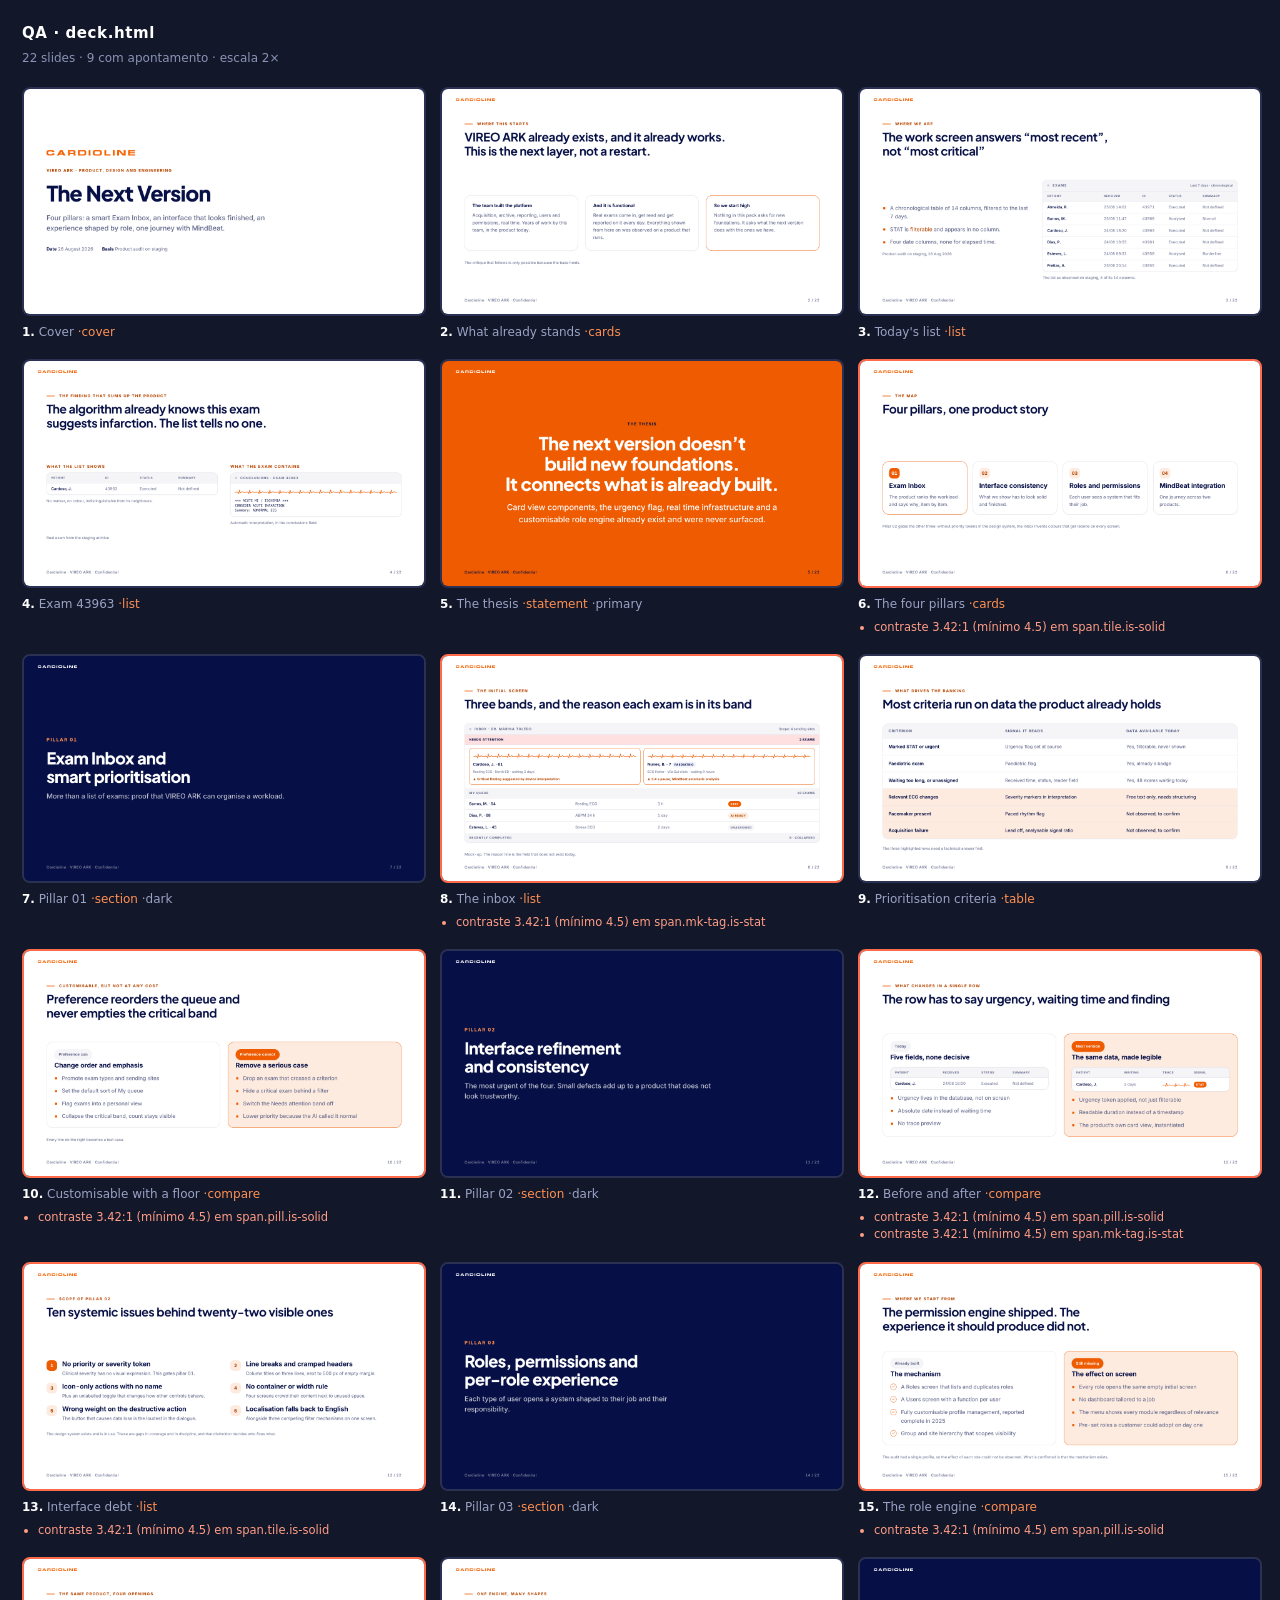
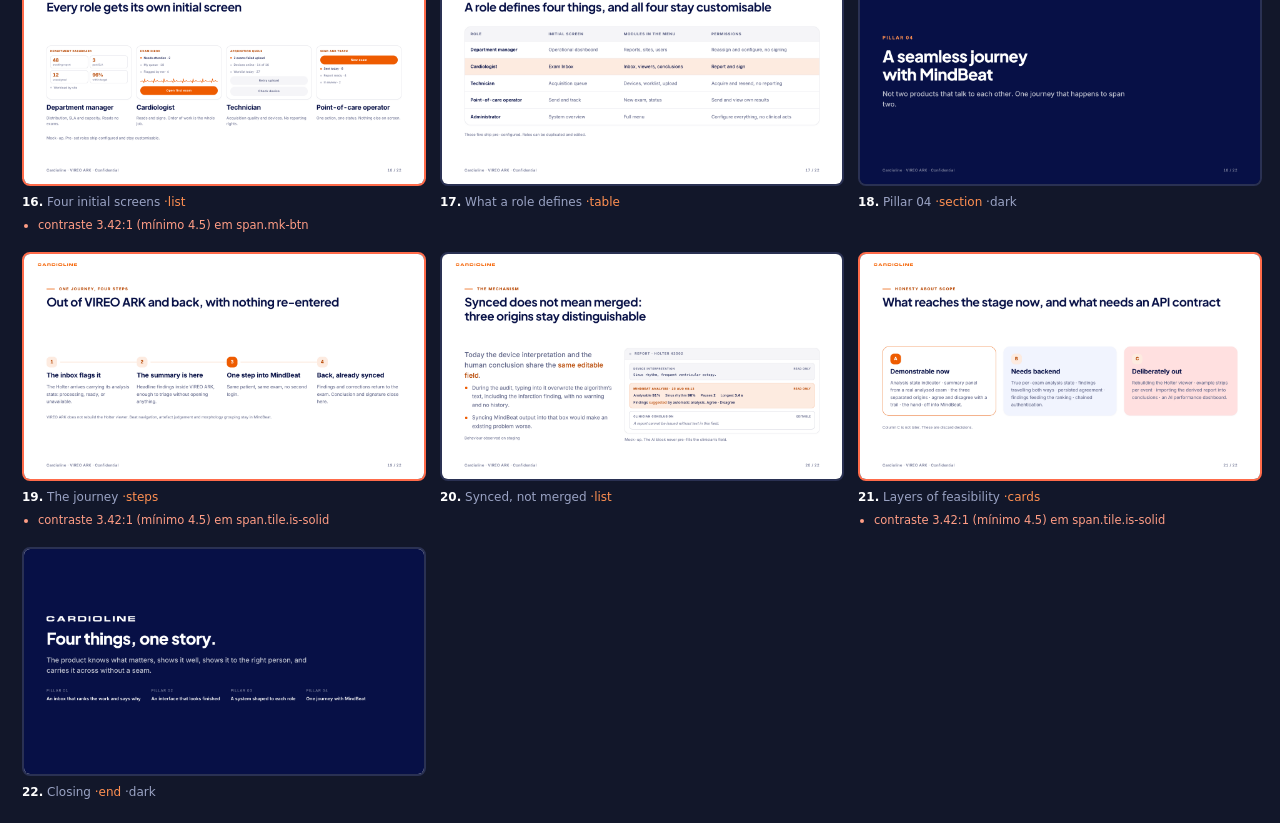
==== qa/index.html @ 42b330fe "VIREO ARK · The Next Version — deck Slide de reconhecimento do trabalho do time depois da capa, quat" ====
<!doctype html><meta charset="utf-8">
<title>QA · deck.html</title>
<style>
 body{margin:0;background:#12172a;color:#fff;font:13px/1.5 -apple-system,system-ui,sans-serif;padding:22px}
 h1{font-size:15px;font-weight:700;letter-spacing:.04em;margin:0 0 4px}
 .sub{color:#8a93b5;font-size:12px;margin-bottom:20px}
 .grid{display:grid;grid-template-columns:repeat(auto-fill,minmax(340px,1fr));gap:18px}
 figure{margin:0}
 img{width:100%;aspect-ratio:16/9;display:block;border-radius:8px;border:2px solid #2a3153;background:#fff}
 figure.bad img{border-color:#ff6b4a}
 figcaption{margin-top:7px;font-size:12px;color:#9aa3c4}
 figcaption b{color:#fff}
 .tpl{color:#ff9052}
 ul{margin:6px 0 0;padding-left:16px;color:#ff9d85;font-size:11.5px}
</style>
<h1>QA · deck.html</h1>
<div class="sub">22 slides · 9 com apontamento · escala 2×</div>
<div class="grid">
<figure class="">
  <img src="slide-01.png" alt="slide 1">
  <figcaption><b>1.</b> Cover <span class="tpl">·cover</span>
  </figcaption>
</figure>
<figure class="">
  <img src="slide-02.png" alt="slide 2">
  <figcaption><b>2.</b> What already stands <span class="tpl">·cards</span>
  </figcaption>
</figure>
<figure class="">
  <img src="slide-03.png" alt="slide 3">
  <figcaption><b>3.</b> Today's list <span class="tpl">·list</span>
  </figcaption>
</figure>
<figure class="">
  <img src="slide-04.png" alt="slide 4">
  <figcaption><b>4.</b> Exam 43963 <span class="tpl">·list</span>
  </figcaption>
</figure>
<figure class="">
  <img src="slide-05.png" alt="slide 5">
  <figcaption><b>5.</b> The thesis <span class="tpl">·statement</span> ·primary
  </figcaption>
</figure>
<figure class="bad">
  <img src="slide-06.png" alt="slide 6">
  <figcaption><b>6.</b> The four pillars <span class="tpl">·cards</span>
  <ul><li>contraste 3.42:1 (mínimo 4.5) em span.tile.is-solid</li></ul></figcaption>
</figure>
<figure class="">
  <img src="slide-07.png" alt="slide 7">
  <figcaption><b>7.</b> Pillar 01 <span class="tpl">·section</span> ·dark
  </figcaption>
</figure>
<figure class="bad">
  <img src="slide-08.png" alt="slide 8">
  <figcaption><b>8.</b> The inbox <span class="tpl">·list</span>
  <ul><li>contraste 3.42:1 (mínimo 4.5) em span.mk-tag.is-stat</li></ul></figcaption>
</figure>
<figure class="">
  <img src="slide-09.png" alt="slide 9">
  <figcaption><b>9.</b> Prioritisation criteria <span class="tpl">·table</span>
  </figcaption>
</figure>
<figure class="bad">
  <img src="slide-10.png" alt="slide 10">
  <figcaption><b>10.</b> Customisable with a floor <span class="tpl">·compare</span>
  <ul><li>contraste 3.42:1 (mínimo 4.5) em span.pill.is-solid</li></ul></figcaption>
</figure>
<figure class="">
  <img src="slide-11.png" alt="slide 11">
  <figcaption><b>11.</b> Pillar 02 <span class="tpl">·section</span> ·dark
  </figcaption>
</figure>
<figure class="bad">
  <img src="slide-12.png" alt="slide 12">
  <figcaption><b>12.</b> Before and after <span class="tpl">·compare</span>
  <ul><li>contraste 3.42:1 (mínimo 4.5) em span.pill.is-solid</li><li>contraste 3.42:1 (mínimo 4.5) em span.mk-tag.is-stat</li></ul></figcaption>
</figure>
<figure class="bad">
  <img src="slide-13.png" alt="slide 13">
  <figcaption><b>13.</b> Interface debt <span class="tpl">·list</span>
  <ul><li>contraste 3.42:1 (mínimo 4.5) em span.tile.is-solid</li></ul></figcaption>
</figure>
<figure class="">
  <img src="slide-14.png" alt="slide 14">
  <figcaption><b>14.</b> Pillar 03 <span class="tpl">·section</span> ·dark
  </figcaption>
</figure>
<figure class="bad">
  <img src="slide-15.png" alt="slide 15">
  <figcaption><b>15.</b> The role engine <span class="tpl">·compare</span>
  <ul><li>contraste 3.42:1 (mínimo 4.5) em span.pill.is-solid</li></ul></figcaption>
</figure>
<figure class="bad">
  <img src="slide-16.png" alt="slide 16">
  <figcaption><b>16.</b> Four initial screens <span class="tpl">·list</span>
  <ul><li>contraste 3.42:1 (mínimo 4.5) em span.mk-btn</li></ul></figcaption>
</figure>
<figure class="">
  <img src="slide-17.png" alt="slide 17">
  <figcaption><b>17.</b> What a role defines <span class="tpl">·table</span>
  </figcaption>
</figure>
<figure class="">
  <img src="slide-18.png" alt="slide 18">
  <figcaption><b>18.</b> Pillar 04 <span class="tpl">·section</span> ·dark
  </figcaption>
</figure>
<figure class="bad">
  <img src="slide-19.png" alt="slide 19">
  <figcaption><b>19.</b> The journey <span class="tpl">·steps</span>
  <ul><li>contraste 3.42:1 (mínimo 4.5) em span.tile.is-solid</li></ul></figcaption>
</figure>
<figure class="">
  <img src="slide-20.png" alt="slide 20">
  <figcaption><b>20.</b> Synced, not merged <span class="tpl">·list</span>
  </figcaption>
</figure>
<figure class="bad">
  <img src="slide-21.png" alt="slide 21">
  <figcaption><b>21.</b> Layers of feasibility <span class="tpl">·cards</span>
  <ul><li>contraste 3.42:1 (mínimo 4.5) em span.tile.is-solid</li></ul></figcaption>
</figure>
<figure class="">
  <img src="slide-22.png" alt="slide 22">
  <figcaption><b>22.</b> Closing <span class="tpl">·end</span> ·dark
  </figcaption>
</figure>
</div>
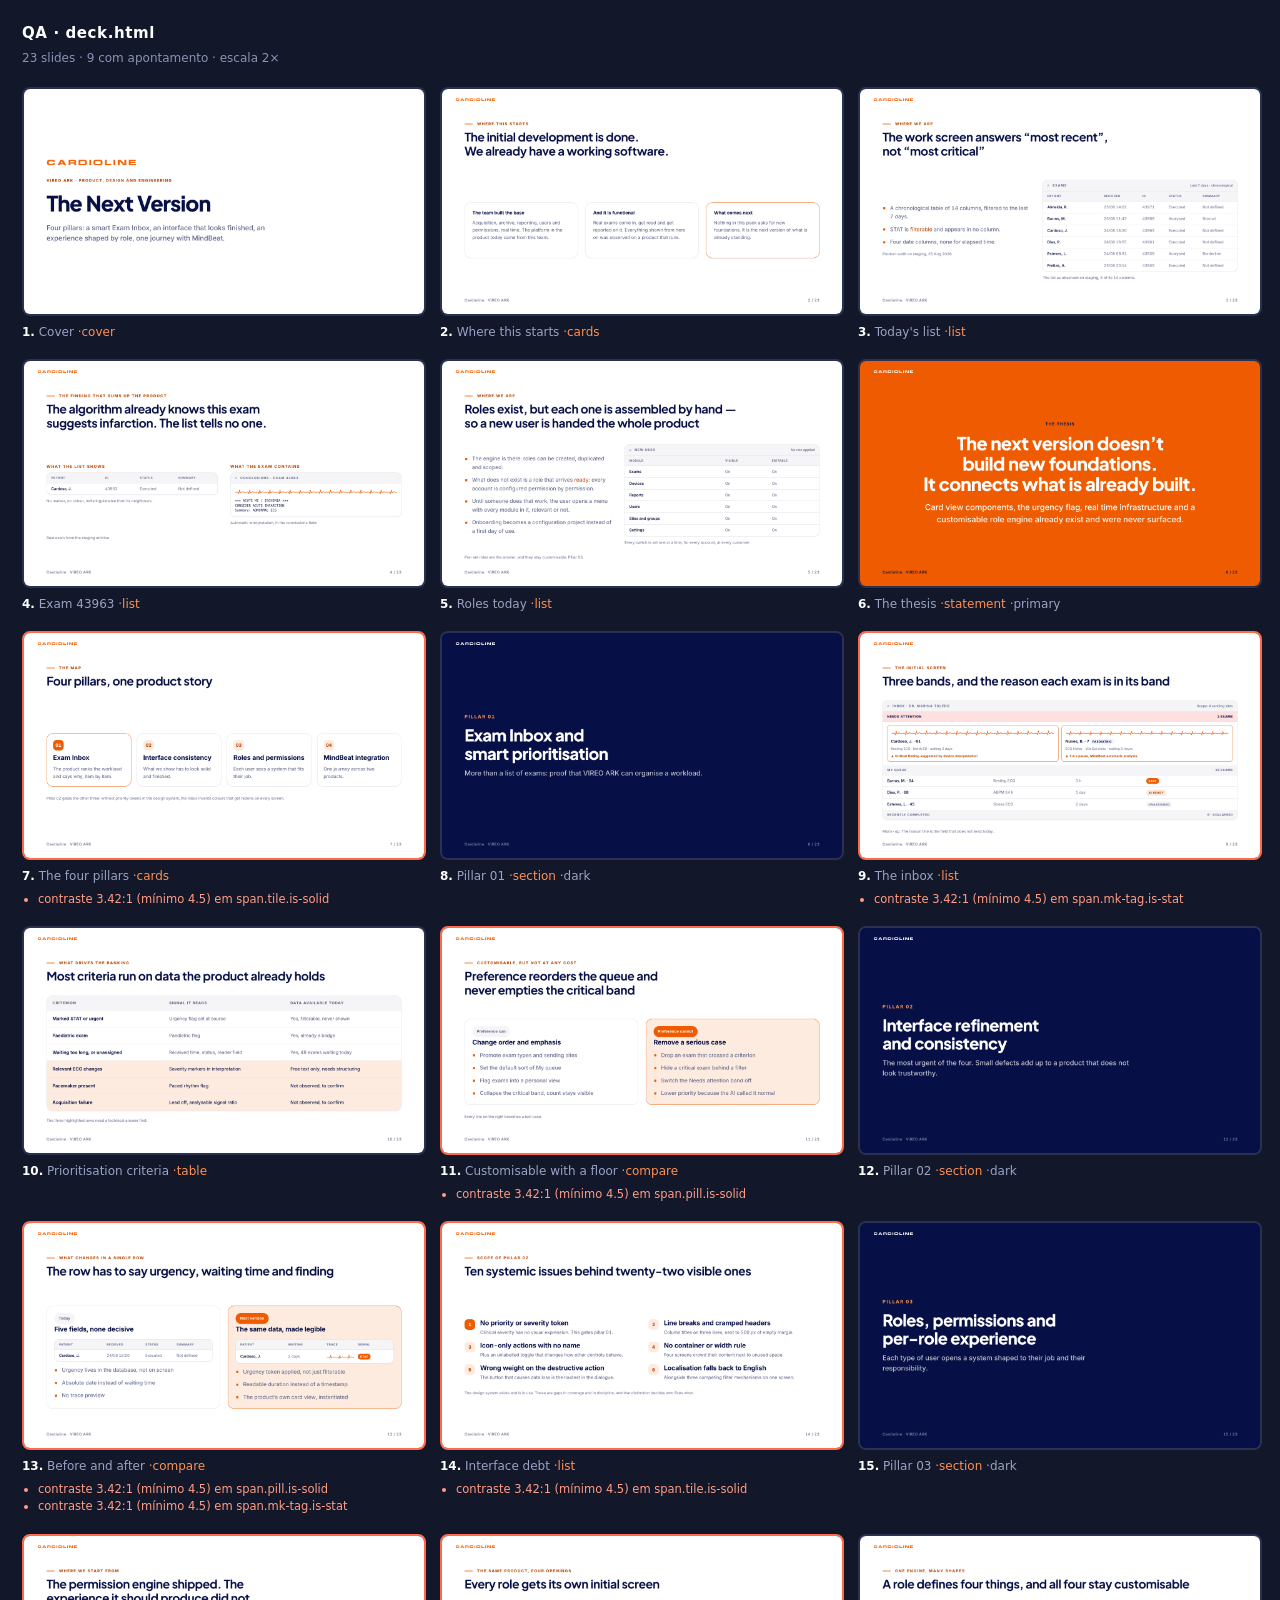
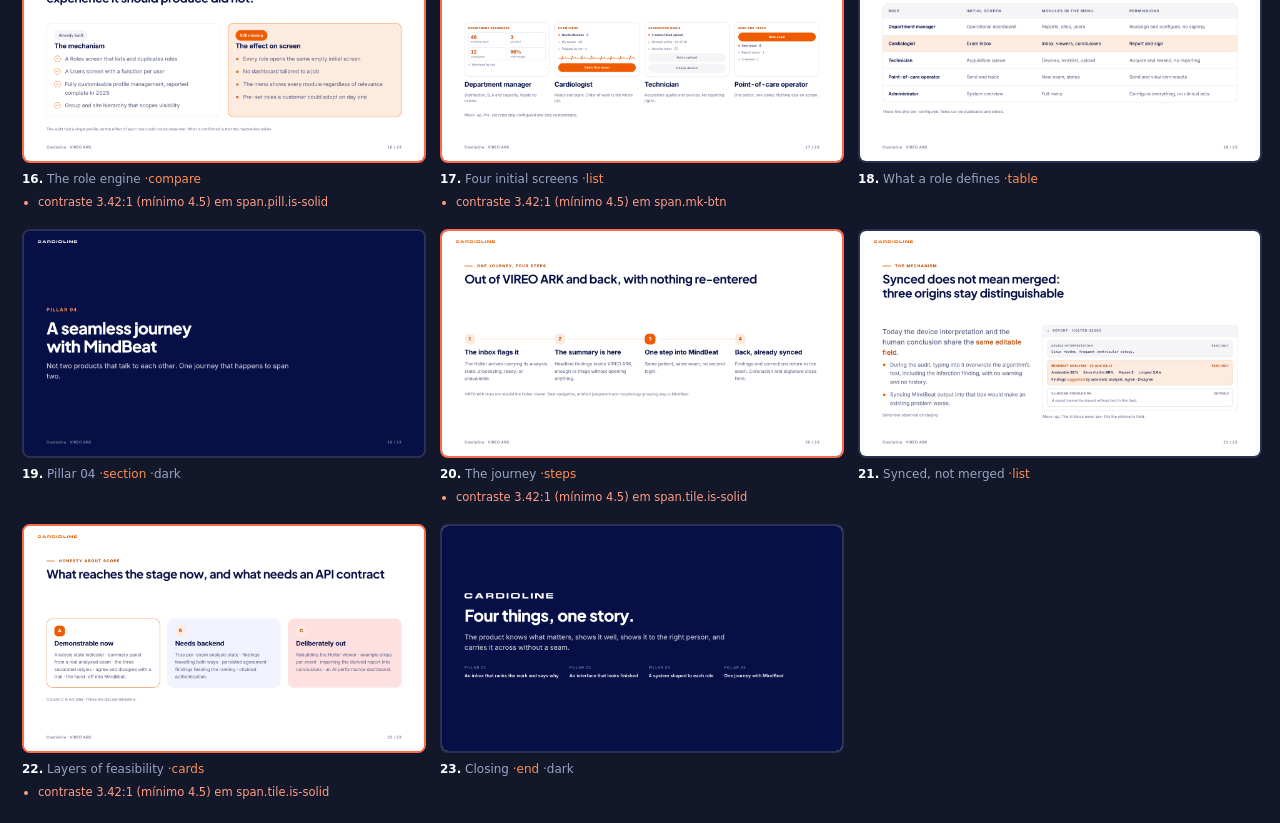
==== commit 5bd6ad74: "Ajustes de conteúdo: capa sem metadados, slide 02 reescrito, novo slide do problema de roles, kicker" ====
--- a/qa/index.html
+++ b/qa/index.html
@@ -14,7 +14,7 @@
  ul{margin:6px 0 0;padding-left:16px;color:#ff9d85;font-size:11.5px}
 </style>
 <h1>QA · deck.html</h1>
-<div class="sub">22 slides · 9 com apontamento · escala 2×</div>
+<div class="sub">23 slides · 9 com apontamento · escala 2×</div>
 <div class="grid">
 <figure class="">
   <img src="slide-01.png" alt="slide 1">
@@ -23,7 +23,7 @@
 </figure>
 <figure class="">
   <img src="slide-02.png" alt="slide 2">
-  <figcaption><b>2.</b> What already stands <span class="tpl">·cards</span>
+  <figcaption><b>2.</b> Where this starts <span class="tpl">·cards</span>
   </figcaption>
 </figure>
 <figure class="">
@@ -38,92 +38,97 @@
 </figure>
 <figure class="">
   <img src="slide-05.png" alt="slide 5">
-  <figcaption><b>5.</b> The thesis <span class="tpl">·statement</span> ·primary
+  <figcaption><b>5.</b> Roles today <span class="tpl">·list</span>
+  </figcaption>
+</figure>
+<figure class="">
+  <img src="slide-06.png" alt="slide 6">
+  <figcaption><b>6.</b> The thesis <span class="tpl">·statement</span> ·primary
   </figcaption>
 </figure>
 <figure class="bad">
-  <img src="slide-06.png" alt="slide 6">
-  <figcaption><b>6.</b> The four pillars <span class="tpl">·cards</span>
+  <img src="slide-07.png" alt="slide 7">
+  <figcaption><b>7.</b> The four pillars <span class="tpl">·cards</span>
   <ul><li>contraste 3.42:1 (mínimo 4.5) em span.tile.is-solid</li></ul></figcaption>
 </figure>
 <figure class="">
-  <img src="slide-07.png" alt="slide 7">
-  <figcaption><b>7.</b> Pillar 01 <span class="tpl">·section</span> ·dark
+  <img src="slide-08.png" alt="slide 8">
+  <figcaption><b>8.</b> Pillar 01 <span class="tpl">·section</span> ·dark
   </figcaption>
 </figure>
 <figure class="bad">
-  <img src="slide-08.png" alt="slide 8">
-  <figcaption><b>8.</b> The inbox <span class="tpl">·list</span>
+  <img src="slide-09.png" alt="slide 9">
+  <figcaption><b>9.</b> The inbox <span class="tpl">·list</span>
   <ul><li>contraste 3.42:1 (mínimo 4.5) em span.mk-tag.is-stat</li></ul></figcaption>
 </figure>
 <figure class="">
-  <img src="slide-09.png" alt="slide 9">
-  <figcaption><b>9.</b> Prioritisation criteria <span class="tpl">·table</span>
+  <img src="slide-10.png" alt="slide 10">
+  <figcaption><b>10.</b> Prioritisation criteria <span class="tpl">·table</span>
   </figcaption>
 </figure>
 <figure class="bad">
-  <img src="slide-10.png" alt="slide 10">
-  <figcaption><b>10.</b> Customisable with a floor <span class="tpl">·compare</span>
+  <img src="slide-11.png" alt="slide 11">
+  <figcaption><b>11.</b> Customisable with a floor <span class="tpl">·compare</span>
   <ul><li>contraste 3.42:1 (mínimo 4.5) em span.pill.is-solid</li></ul></figcaption>
 </figure>
 <figure class="">
-  <img src="slide-11.png" alt="slide 11">
-  <figcaption><b>11.</b> Pillar 02 <span class="tpl">·section</span> ·dark
+  <img src="slide-12.png" alt="slide 12">
+  <figcaption><b>12.</b> Pillar 02 <span class="tpl">·section</span> ·dark
   </figcaption>
 </figure>
 <figure class="bad">
-  <img src="slide-12.png" alt="slide 12">
-  <figcaption><b>12.</b> Before and after <span class="tpl">·compare</span>
+  <img src="slide-13.png" alt="slide 13">
+  <figcaption><b>13.</b> Before and after <span class="tpl">·compare</span>
   <ul><li>contraste 3.42:1 (mínimo 4.5) em span.pill.is-solid</li><li>contraste 3.42:1 (mínimo 4.5) em span.mk-tag.is-stat</li></ul></figcaption>
 </figure>
 <figure class="bad">
-  <img src="slide-13.png" alt="slide 13">
-  <figcaption><b>13.</b> Interface debt <span class="tpl">·list</span>
+  <img src="slide-14.png" alt="slide 14">
+  <figcaption><b>14.</b> Interface debt <span class="tpl">·list</span>
   <ul><li>contraste 3.42:1 (mínimo 4.5) em span.tile.is-solid</li></ul></figcaption>
 </figure>
 <figure class="">
-  <img src="slide-14.png" alt="slide 14">
-  <figcaption><b>14.</b> Pillar 03 <span class="tpl">·section</span> ·dark
+  <img src="slide-15.png" alt="slide 15">
+  <figcaption><b>15.</b> Pillar 03 <span class="tpl">·section</span> ·dark
   </figcaption>
 </figure>
 <figure class="bad">
-  <img src="slide-15.png" alt="slide 15">
-  <figcaption><b>15.</b> The role engine <span class="tpl">·compare</span>
+  <img src="slide-16.png" alt="slide 16">
+  <figcaption><b>16.</b> The role engine <span class="tpl">·compare</span>
   <ul><li>contraste 3.42:1 (mínimo 4.5) em span.pill.is-solid</li></ul></figcaption>
 </figure>
 <figure class="bad">
-  <img src="slide-16.png" alt="slide 16">
-  <figcaption><b>16.</b> Four initial screens <span class="tpl">·list</span>
+  <img src="slide-17.png" alt="slide 17">
+  <figcaption><b>17.</b> Four initial screens <span class="tpl">·list</span>
   <ul><li>contraste 3.42:1 (mínimo 4.5) em span.mk-btn</li></ul></figcaption>
 </figure>
 <figure class="">
-  <img src="slide-17.png" alt="slide 17">
-  <figcaption><b>17.</b> What a role defines <span class="tpl">·table</span>
+  <img src="slide-18.png" alt="slide 18">
+  <figcaption><b>18.</b> What a role defines <span class="tpl">·table</span>
   </figcaption>
 </figure>
 <figure class="">
-  <img src="slide-18.png" alt="slide 18">
-  <figcaption><b>18.</b> Pillar 04 <span class="tpl">·section</span> ·dark
+  <img src="slide-19.png" alt="slide 19">
+  <figcaption><b>19.</b> Pillar 04 <span class="tpl">·section</span> ·dark
   </figcaption>
 </figure>
 <figure class="bad">
-  <img src="slide-19.png" alt="slide 19">
-  <figcaption><b>19.</b> The journey <span class="tpl">·steps</span>
+  <img src="slide-20.png" alt="slide 20">
+  <figcaption><b>20.</b> The journey <span class="tpl">·steps</span>
   <ul><li>contraste 3.42:1 (mínimo 4.5) em span.tile.is-solid</li></ul></figcaption>
 </figure>
 <figure class="">
-  <img src="slide-20.png" alt="slide 20">
-  <figcaption><b>20.</b> Synced, not merged <span class="tpl">·list</span>
+  <img src="slide-21.png" alt="slide 21">
+  <figcaption><b>21.</b> Synced, not merged <span class="tpl">·list</span>
   </figcaption>
 </figure>
 <figure class="bad">
-  <img src="slide-21.png" alt="slide 21">
-  <figcaption><b>21.</b> Layers of feasibility <span class="tpl">·cards</span>
+  <img src="slide-22.png" alt="slide 22">
+  <figcaption><b>22.</b> Layers of feasibility <span class="tpl">·cards</span>
   <ul><li>contraste 3.42:1 (mínimo 4.5) em span.tile.is-solid</li></ul></figcaption>
 </figure>
 <figure class="">
-  <img src="slide-22.png" alt="slide 22">
-  <figcaption><b>22.</b> Closing <span class="tpl">·end</span> ·dark
+  <img src="slide-23.png" alt="slide 23">
+  <figcaption><b>23.</b> Closing <span class="tpl">·end</span> ·dark
   </figcaption>
 </figure>
 </div>
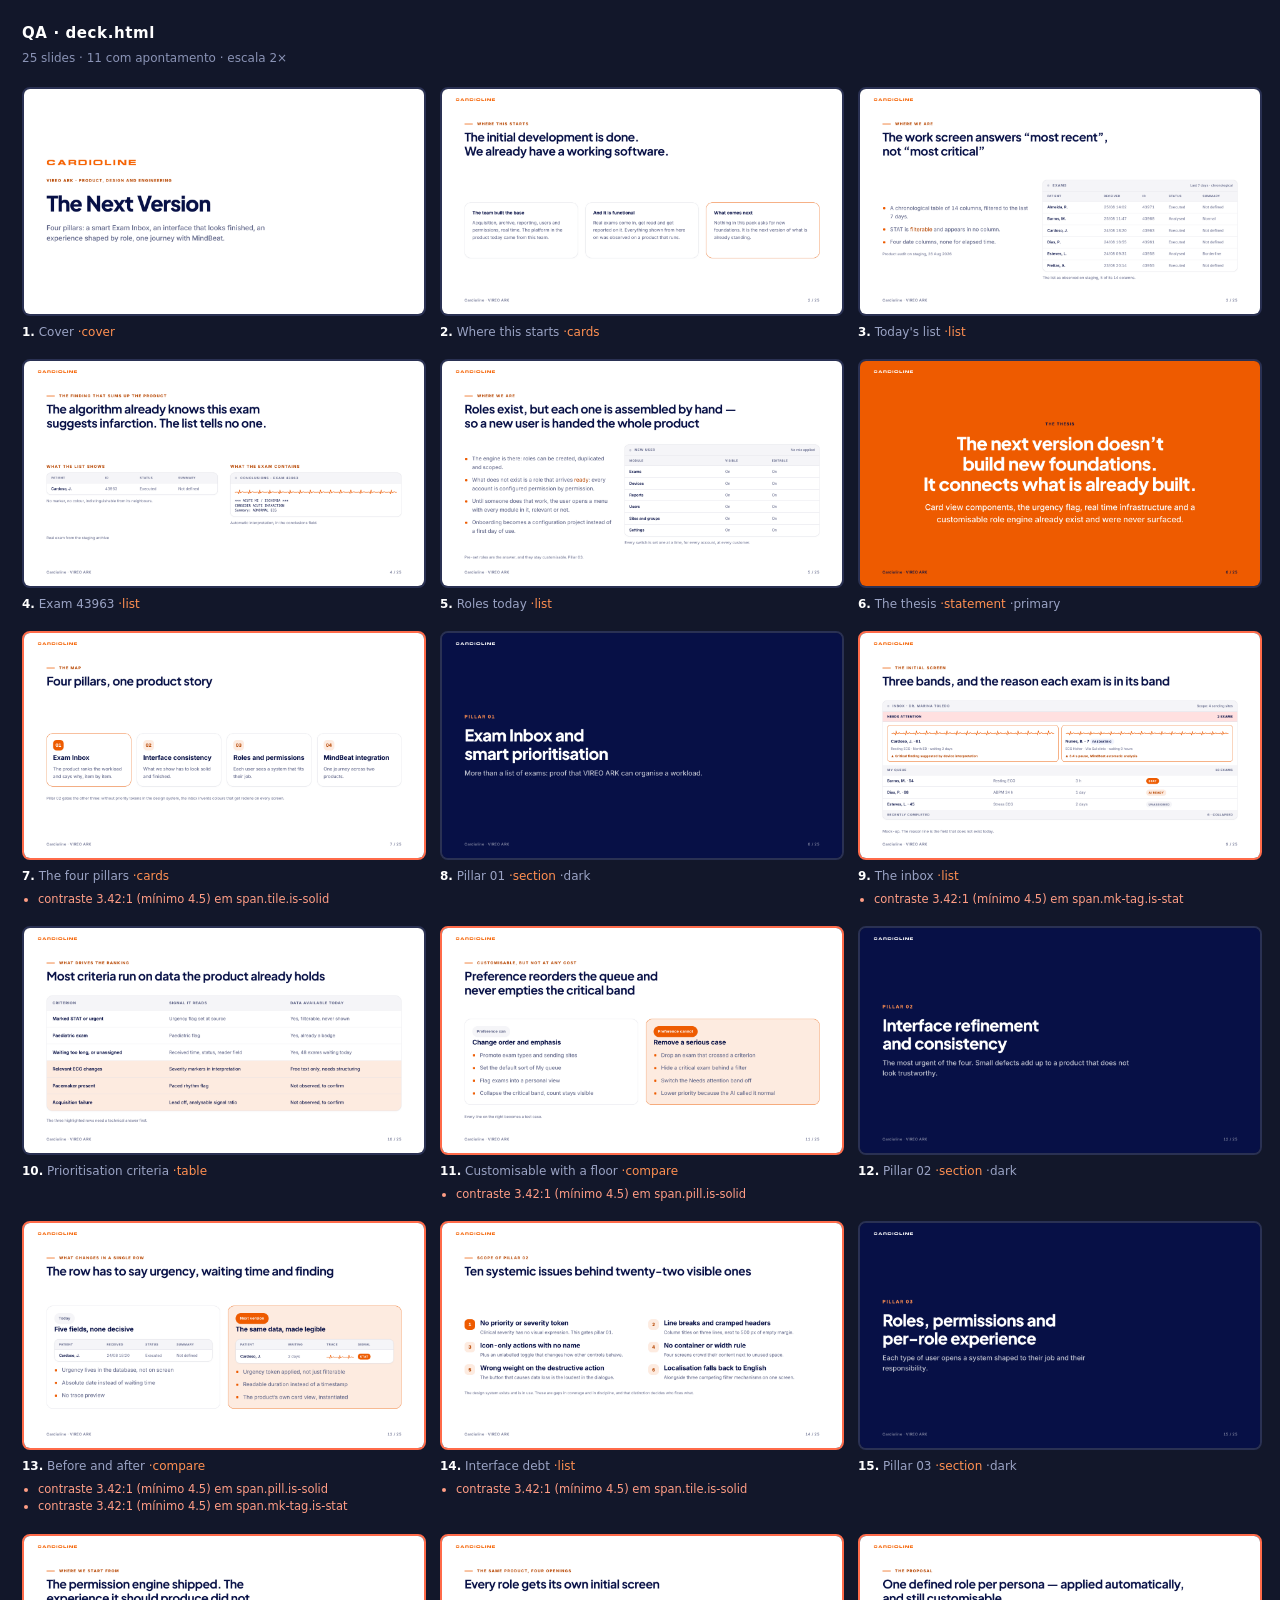
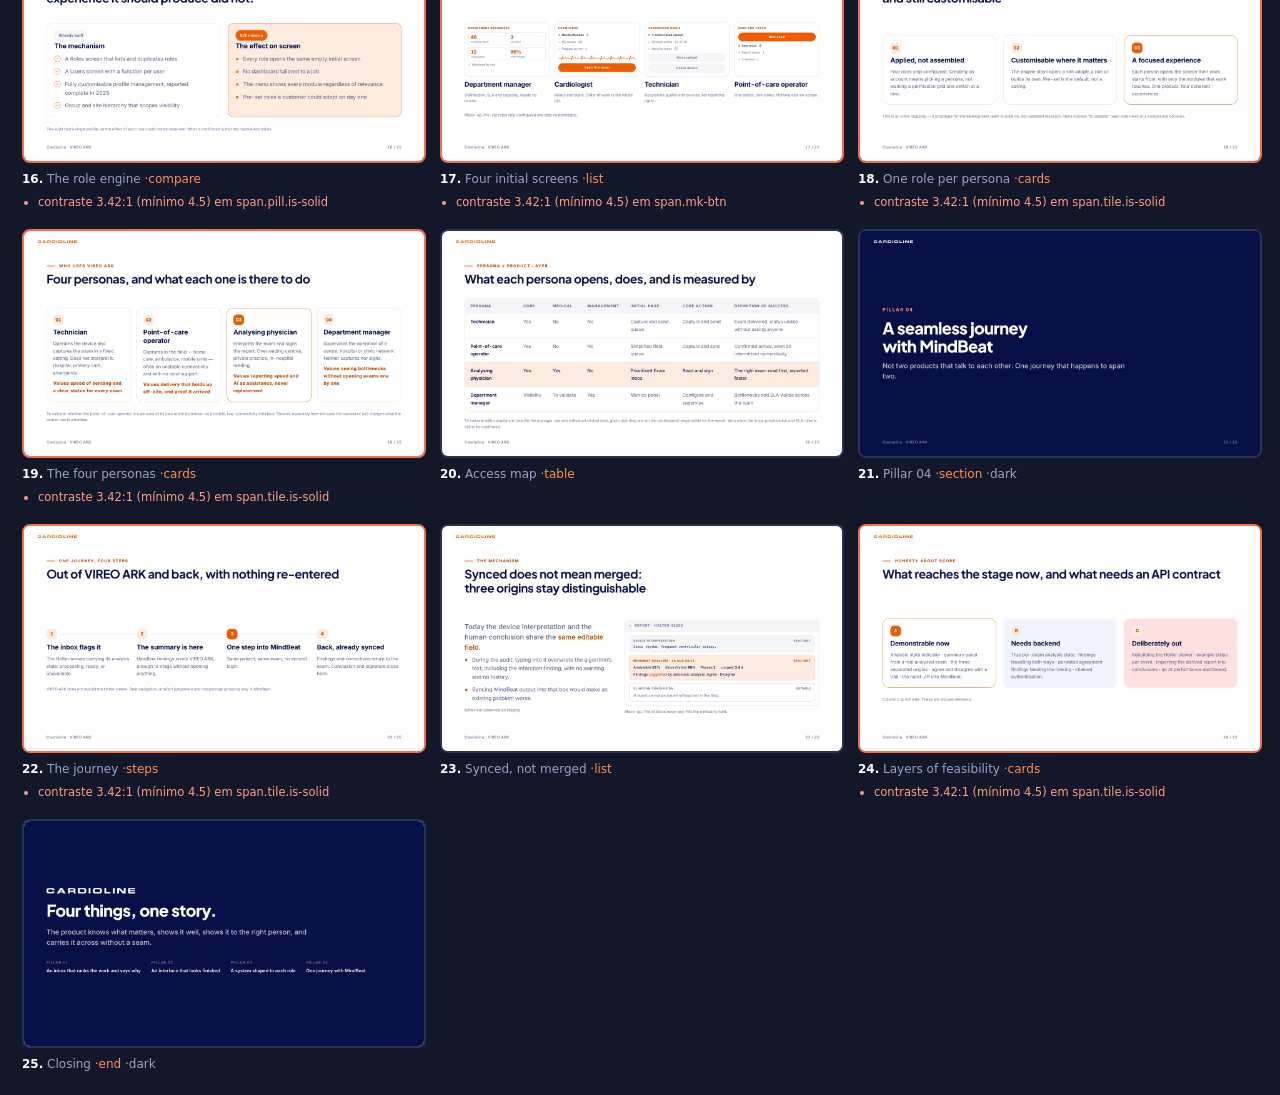
==== commit 1e12a3ee: "Pilar 03: três slides de personas no lugar de "What a role defines" Proposta de role por persona, de" ====
--- a/qa/index.html
+++ b/qa/index.html
@@ -14,7 +14,7 @@
  ul{margin:6px 0 0;padding-left:16px;color:#ff9d85;font-size:11.5px}
 </style>
 <h1>QA · deck.html</h1>
-<div class="sub">23 slides · 9 com apontamento · escala 2×</div>
+<div class="sub">25 slides · 11 com apontamento · escala 2×</div>
 <div class="grid">
 <figure class="">
   <img src="slide-01.png" alt="slide 1">
@@ -101,34 +101,44 @@
   <figcaption><b>17.</b> Four initial screens <span class="tpl">·list</span>
   <ul><li>contraste 3.42:1 (mínimo 4.5) em span.mk-btn</li></ul></figcaption>
 </figure>
+<figure class="bad">
+  <img src="slide-18.png" alt="slide 18">
+  <figcaption><b>18.</b> One role per persona <span class="tpl">·cards</span>
+  <ul><li>contraste 3.42:1 (mínimo 4.5) em span.tile.is-solid</li></ul></figcaption>
+</figure>
+<figure class="bad">
+  <img src="slide-19.png" alt="slide 19">
+  <figcaption><b>19.</b> The four personas <span class="tpl">·cards</span>
+  <ul><li>contraste 3.42:1 (mínimo 4.5) em span.tile.is-solid</li></ul></figcaption>
+</figure>
 <figure class="">
-  <img src="slide-18.png" alt="slide 18">
-  <figcaption><b>18.</b> What a role defines <span class="tpl">·table</span>
+  <img src="slide-20.png" alt="slide 20">
+  <figcaption><b>20.</b> Access map <span class="tpl">·table</span>
   </figcaption>
 </figure>
 <figure class="">
-  <img src="slide-19.png" alt="slide 19">
-  <figcaption><b>19.</b> Pillar 04 <span class="tpl">·section</span> ·dark
-  </figcaption>
-</figure>
-<figure class="bad">
-  <img src="slide-20.png" alt="slide 20">
-  <figcaption><b>20.</b> The journey <span class="tpl">·steps</span>
-  <ul><li>contraste 3.42:1 (mínimo 4.5) em span.tile.is-solid</li></ul></figcaption>
-</figure>
-<figure class="">
   <img src="slide-21.png" alt="slide 21">
-  <figcaption><b>21.</b> Synced, not merged <span class="tpl">·list</span>
+  <figcaption><b>21.</b> Pillar 04 <span class="tpl">·section</span> ·dark
   </figcaption>
 </figure>
 <figure class="bad">
   <img src="slide-22.png" alt="slide 22">
-  <figcaption><b>22.</b> Layers of feasibility <span class="tpl">·cards</span>
+  <figcaption><b>22.</b> The journey <span class="tpl">·steps</span>
   <ul><li>contraste 3.42:1 (mínimo 4.5) em span.tile.is-solid</li></ul></figcaption>
 </figure>
 <figure class="">
   <img src="slide-23.png" alt="slide 23">
-  <figcaption><b>23.</b> Closing <span class="tpl">·end</span> ·dark
+  <figcaption><b>23.</b> Synced, not merged <span class="tpl">·list</span>
+  </figcaption>
+</figure>
+<figure class="bad">
+  <img src="slide-24.png" alt="slide 24">
+  <figcaption><b>24.</b> Layers of feasibility <span class="tpl">·cards</span>
+  <ul><li>contraste 3.42:1 (mínimo 4.5) em span.tile.is-solid</li></ul></figcaption>
+</figure>
+<figure class="">
+  <img src="slide-25.png" alt="slide 25">
+  <figcaption><b>25.</b> Closing <span class="tpl">·end</span> ·dark
   </figcaption>
 </figure>
 </div>
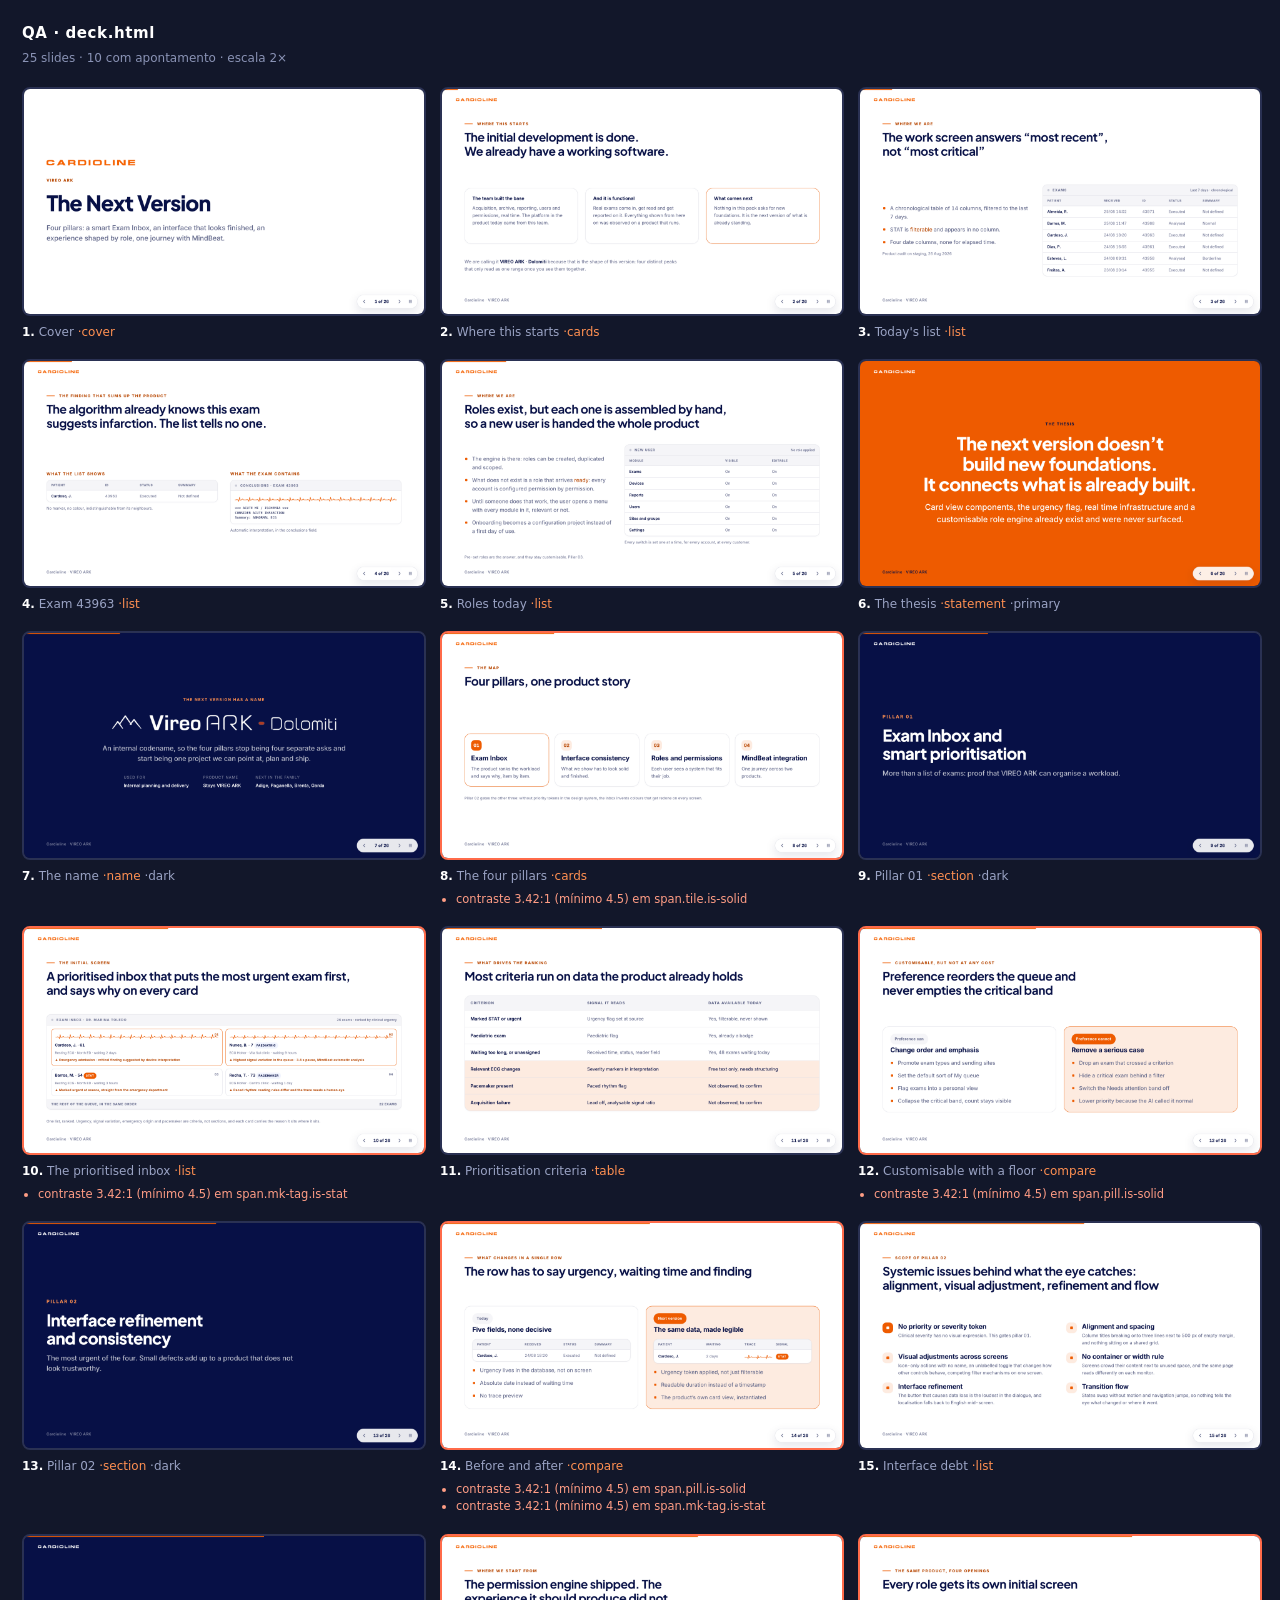
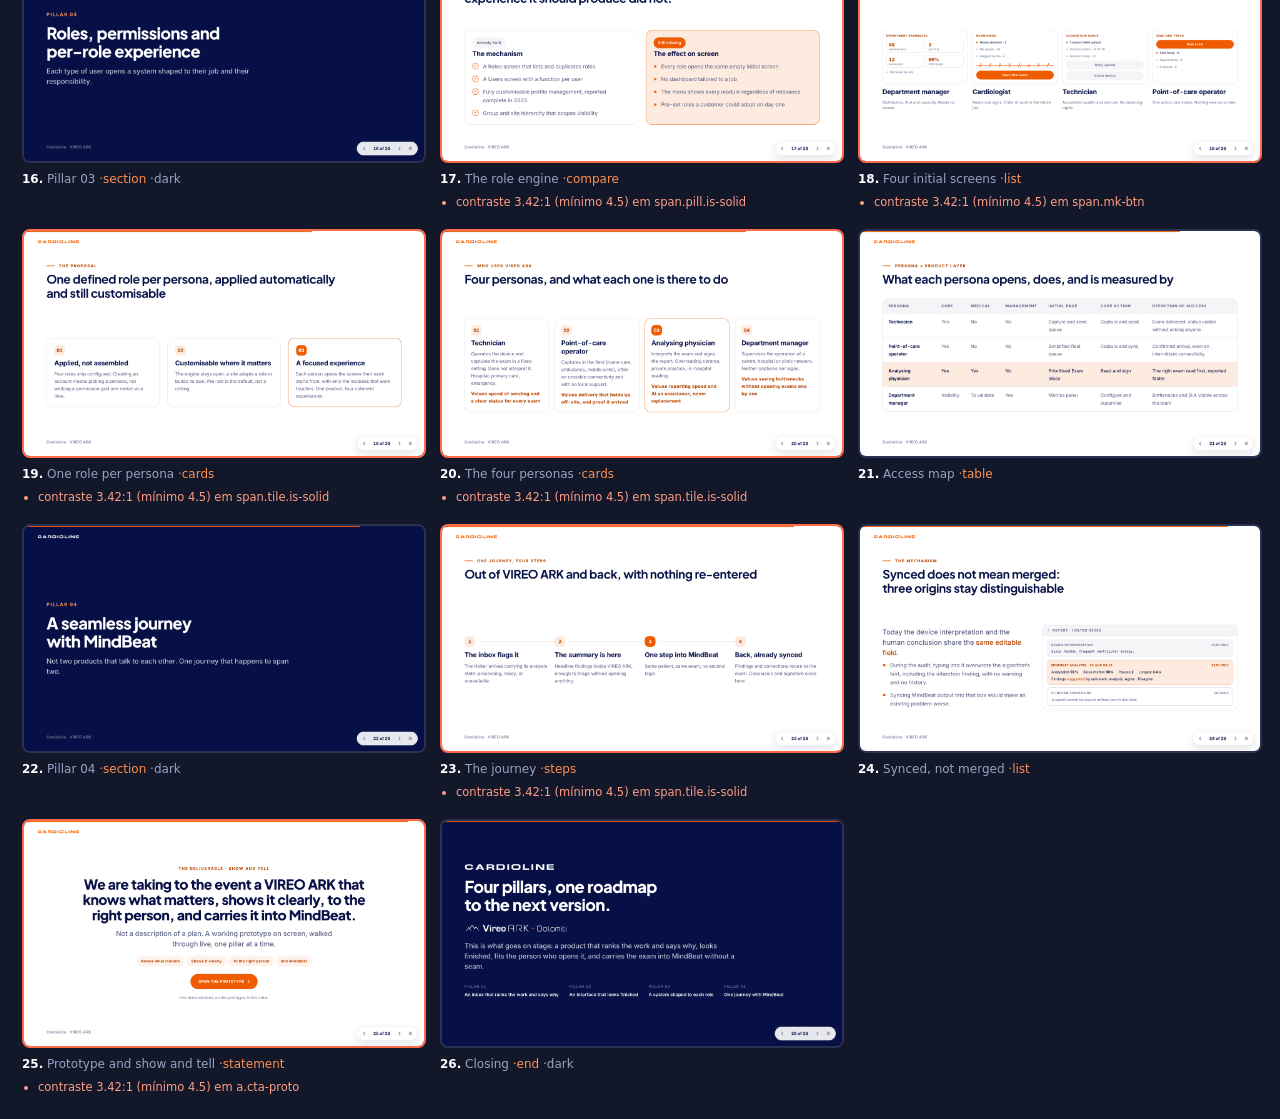
==== commit b20fbb1b: "Batiza a next version como VIREO ARK · Dolomiti Novo slide 7, logo depois da tese: a marca ocupa a t" ====
--- a/qa/index.html
+++ b/qa/index.html
@@ -14,7 +14,7 @@
  ul{margin:6px 0 0;padding-left:16px;color:#ff9d85;font-size:11.5px}
 </style>
 <h1>QA · deck.html</h1>
-<div class="sub">25 slides · 11 com apontamento · escala 2×</div>
+<div class="sub">25 slides · 10 com apontamento · escala 2×</div>
 <div class="grid">
 <figure class="">
   <img src="slide-01.png" alt="slide 1">
@@ -46,99 +46,104 @@
   <figcaption><b>6.</b> The thesis <span class="tpl">·statement</span> ·primary
   </figcaption>
 </figure>
+<figure class="">
+  <img src="slide-07.png" alt="slide 7">
+  <figcaption><b>7.</b> The name <span class="tpl">·name</span> ·dark
+  </figcaption>
+</figure>
 <figure class="bad">
-  <img src="slide-07.png" alt="slide 7">
-  <figcaption><b>7.</b> The four pillars <span class="tpl">·cards</span>
+  <img src="slide-08.png" alt="slide 8">
+  <figcaption><b>8.</b> The four pillars <span class="tpl">·cards</span>
   <ul><li>contraste 3.42:1 (mínimo 4.5) em span.tile.is-solid</li></ul></figcaption>
 </figure>
 <figure class="">
-  <img src="slide-08.png" alt="slide 8">
-  <figcaption><b>8.</b> Pillar 01 <span class="tpl">·section</span> ·dark
+  <img src="slide-09.png" alt="slide 9">
+  <figcaption><b>9.</b> Pillar 01 <span class="tpl">·section</span> ·dark
   </figcaption>
 </figure>
 <figure class="bad">
-  <img src="slide-09.png" alt="slide 9">
-  <figcaption><b>9.</b> The inbox <span class="tpl">·list</span>
+  <img src="slide-10.png" alt="slide 10">
+  <figcaption><b>10.</b> The prioritised inbox <span class="tpl">·list</span>
   <ul><li>contraste 3.42:1 (mínimo 4.5) em span.mk-tag.is-stat</li></ul></figcaption>
 </figure>
 <figure class="">
-  <img src="slide-10.png" alt="slide 10">
-  <figcaption><b>10.</b> Prioritisation criteria <span class="tpl">·table</span>
+  <img src="slide-11.png" alt="slide 11">
+  <figcaption><b>11.</b> Prioritisation criteria <span class="tpl">·table</span>
   </figcaption>
 </figure>
 <figure class="bad">
-  <img src="slide-11.png" alt="slide 11">
-  <figcaption><b>11.</b> Customisable with a floor <span class="tpl">·compare</span>
+  <img src="slide-12.png" alt="slide 12">
+  <figcaption><b>12.</b> Customisable with a floor <span class="tpl">·compare</span>
   <ul><li>contraste 3.42:1 (mínimo 4.5) em span.pill.is-solid</li></ul></figcaption>
 </figure>
 <figure class="">
-  <img src="slide-12.png" alt="slide 12">
-  <figcaption><b>12.</b> Pillar 02 <span class="tpl">·section</span> ·dark
+  <img src="slide-13.png" alt="slide 13">
+  <figcaption><b>13.</b> Pillar 02 <span class="tpl">·section</span> ·dark
   </figcaption>
 </figure>
 <figure class="bad">
-  <img src="slide-13.png" alt="slide 13">
-  <figcaption><b>13.</b> Before and after <span class="tpl">·compare</span>
+  <img src="slide-14.png" alt="slide 14">
+  <figcaption><b>14.</b> Before and after <span class="tpl">·compare</span>
   <ul><li>contraste 3.42:1 (mínimo 4.5) em span.pill.is-solid</li><li>contraste 3.42:1 (mínimo 4.5) em span.mk-tag.is-stat</li></ul></figcaption>
 </figure>
+<figure class="">
+  <img src="slide-15.png" alt="slide 15">
+  <figcaption><b>15.</b> Interface debt <span class="tpl">·list</span>
+  </figcaption>
+</figure>
+<figure class="">
+  <img src="slide-16.png" alt="slide 16">
+  <figcaption><b>16.</b> Pillar 03 <span class="tpl">·section</span> ·dark
+  </figcaption>
+</figure>
 <figure class="bad">
-  <img src="slide-14.png" alt="slide 14">
-  <figcaption><b>14.</b> Interface debt <span class="tpl">·list</span>
+  <img src="slide-17.png" alt="slide 17">
+  <figcaption><b>17.</b> The role engine <span class="tpl">·compare</span>
+  <ul><li>contraste 3.42:1 (mínimo 4.5) em span.pill.is-solid</li></ul></figcaption>
+</figure>
+<figure class="bad">
+  <img src="slide-18.png" alt="slide 18">
+  <figcaption><b>18.</b> Four initial screens <span class="tpl">·list</span>
+  <ul><li>contraste 3.42:1 (mínimo 4.5) em span.mk-btn</li></ul></figcaption>
+</figure>
+<figure class="bad">
+  <img src="slide-19.png" alt="slide 19">
+  <figcaption><b>19.</b> One role per persona <span class="tpl">·cards</span>
+  <ul><li>contraste 3.42:1 (mínimo 4.5) em span.tile.is-solid</li></ul></figcaption>
+</figure>
+<figure class="bad">
+  <img src="slide-20.png" alt="slide 20">
+  <figcaption><b>20.</b> The four personas <span class="tpl">·cards</span>
   <ul><li>contraste 3.42:1 (mínimo 4.5) em span.tile.is-solid</li></ul></figcaption>
 </figure>
 <figure class="">
-  <img src="slide-15.png" alt="slide 15">
-  <figcaption><b>15.</b> Pillar 03 <span class="tpl">·section</span> ·dark
+  <img src="slide-21.png" alt="slide 21">
+  <figcaption><b>21.</b> Access map <span class="tpl">·table</span>
+  </figcaption>
+</figure>
+<figure class="">
+  <img src="slide-22.png" alt="slide 22">
+  <figcaption><b>22.</b> Pillar 04 <span class="tpl">·section</span> ·dark
   </figcaption>
 </figure>
 <figure class="bad">
-  <img src="slide-16.png" alt="slide 16">
-  <figcaption><b>16.</b> The role engine <span class="tpl">·compare</span>
-  <ul><li>contraste 3.42:1 (mínimo 4.5) em span.pill.is-solid</li></ul></figcaption>
-</figure>
-<figure class="bad">
-  <img src="slide-17.png" alt="slide 17">
-  <figcaption><b>17.</b> Four initial screens <span class="tpl">·list</span>
-  <ul><li>contraste 3.42:1 (mínimo 4.5) em span.mk-btn</li></ul></figcaption>
-</figure>
-<figure class="bad">
-  <img src="slide-18.png" alt="slide 18">
-  <figcaption><b>18.</b> One role per persona <span class="tpl">·cards</span>
-  <ul><li>contraste 3.42:1 (mínimo 4.5) em span.tile.is-solid</li></ul></figcaption>
-</figure>
-<figure class="bad">
-  <img src="slide-19.png" alt="slide 19">
-  <figcaption><b>19.</b> The four personas <span class="tpl">·cards</span>
+  <img src="slide-23.png" alt="slide 23">
+  <figcaption><b>23.</b> The journey <span class="tpl">·steps</span>
   <ul><li>contraste 3.42:1 (mínimo 4.5) em span.tile.is-solid</li></ul></figcaption>
 </figure>
 <figure class="">
-  <img src="slide-20.png" alt="slide 20">
-  <figcaption><b>20.</b> Access map <span class="tpl">·table</span>
-  </figcaption>
-</figure>
-<figure class="">
-  <img src="slide-21.png" alt="slide 21">
-  <figcaption><b>21.</b> Pillar 04 <span class="tpl">·section</span> ·dark
+  <img src="slide-24.png" alt="slide 24">
+  <figcaption><b>24.</b> Synced, not merged <span class="tpl">·list</span>
   </figcaption>
 </figure>
 <figure class="bad">
-  <img src="slide-22.png" alt="slide 22">
-  <figcaption><b>22.</b> The journey <span class="tpl">·steps</span>
-  <ul><li>contraste 3.42:1 (mínimo 4.5) em span.tile.is-solid</li></ul></figcaption>
+  <img src="slide-25.png" alt="slide 25">
+  <figcaption><b>25.</b> Prototype and show and tell <span class="tpl">·statement</span>
+  <ul><li>contraste 3.42:1 (mínimo 4.5) em a.cta-proto</li></ul></figcaption>
 </figure>
 <figure class="">
-  <img src="slide-23.png" alt="slide 23">
-  <figcaption><b>23.</b> Synced, not merged <span class="tpl">·list</span>
-  </figcaption>
-</figure>
-<figure class="bad">
-  <img src="slide-24.png" alt="slide 24">
-  <figcaption><b>24.</b> Layers of feasibility <span class="tpl">·cards</span>
-  <ul><li>contraste 3.42:1 (mínimo 4.5) em span.tile.is-solid</li></ul></figcaption>
-</figure>
-<figure class="">
-  <img src="slide-25.png" alt="slide 25">
-  <figcaption><b>25.</b> Closing <span class="tpl">·end</span> ·dark
+  <img src="slide-26.png" alt="slide 26">
+  <figcaption><b>26.</b> Closing <span class="tpl">·end</span> ·dark
   </figcaption>
 </figure>
 </div>
